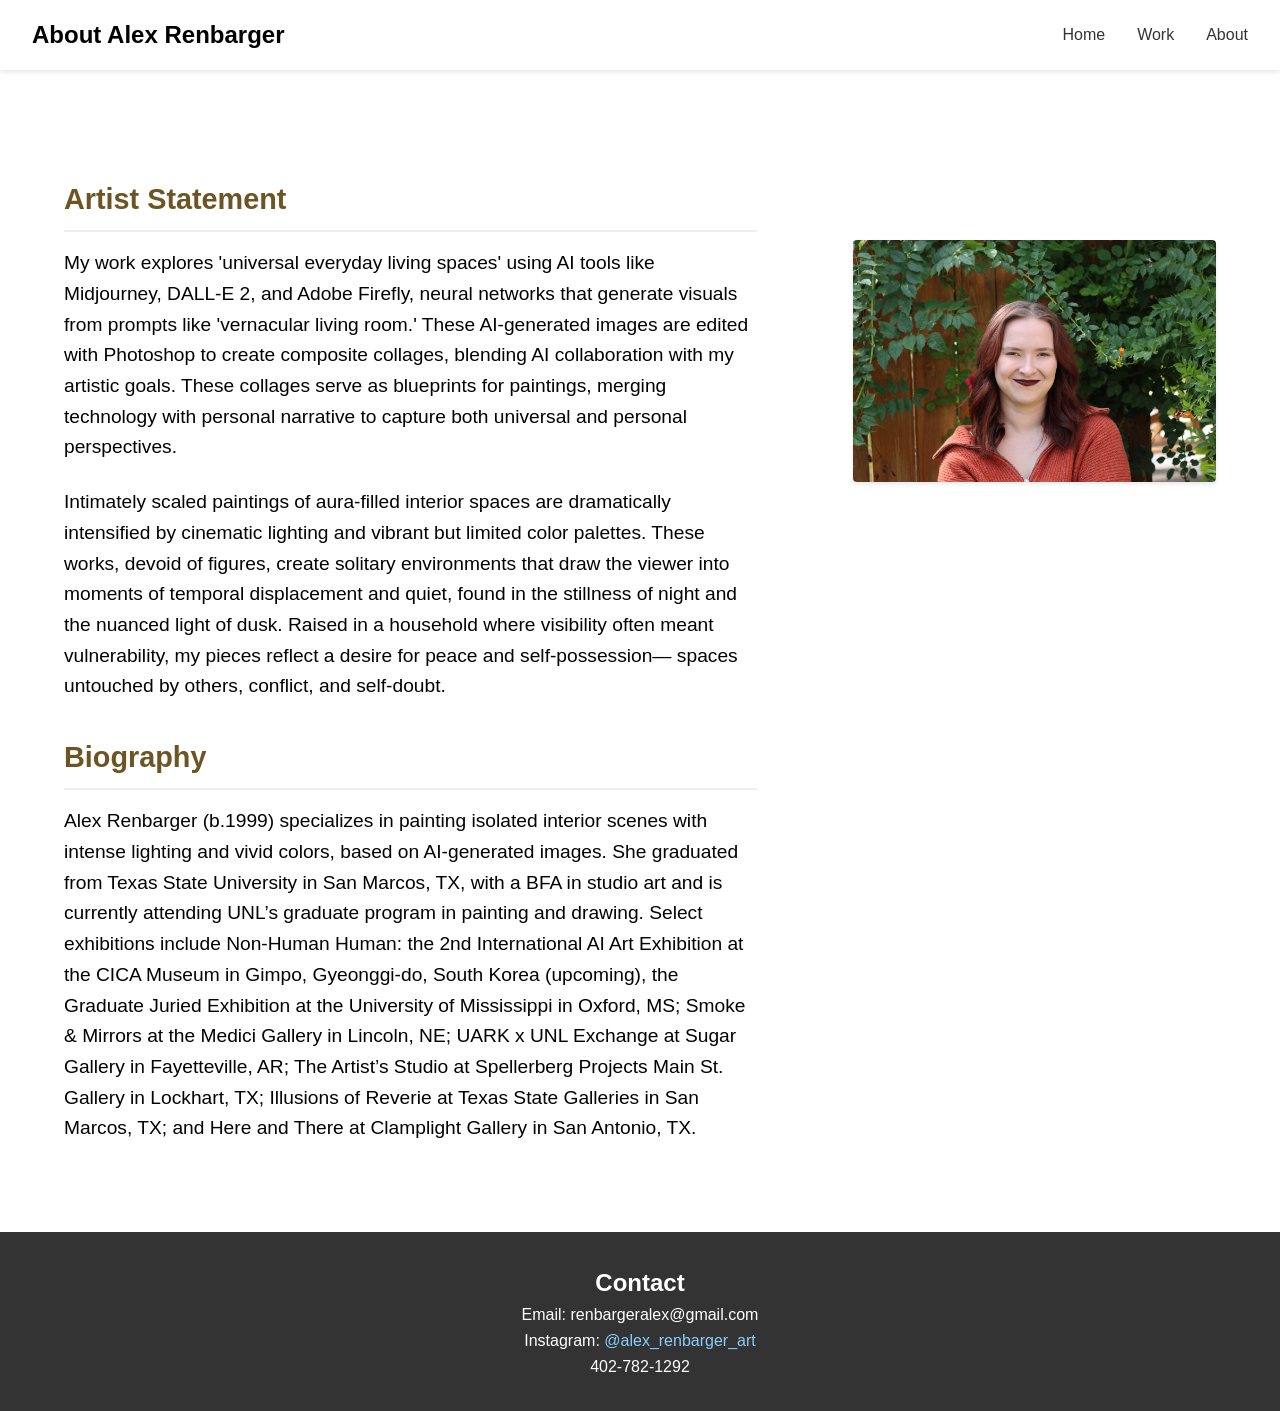
==== about.html @ 254e4b01 "feat: Basic website Basic website for portfolio. Starting point" ====
<!DOCTYPE html>
<html lang="en">

<head>
    <meta charset="UTF-8">
    <meta name="viewport" content="width=device-width, initial-scale=1.0">
    <title>Alex Renbarger</title>
    <style>
        * {
            margin: 0;
            padding: 0;
            box-sizing: border-box;
            font-family: 'Arial', sans-serif;
        }

        body {
            line-height: 1.6;
        }

        .main-content {
            margin-top: 80px;
            padding: 2rem;
        }

        .header {
            display: flex;
            justify-content: space-between;
            align-items: center;
            padding: 1rem 2rem;
            background-color: white;
            box-shadow: 0 2px 5px rgba(0, 0, 0, 0.1);
            position: fixed;
            width: 100%;
            top: 0;
            z-index: 1000;
        }

        .artist-name {
            font-size: 1.5rem;
            font-weight: bold;
        }

        nav {
            display: flex;
            gap: 2rem;
        }

        nav a {
            text-decoration: none;
            color: #333;
            position: relative;
        }

        .dropdown {
            position: relative;
            display: inline-block;
        }

        .dropdown-content {
            display: none;
            position: absolute;
            background-color: white;
            min-width: 160px;
            box-shadow: 0 8px 16px rgba(0, 0, 0, 0.1);
            z-index: 1;
        }

        .dropdown:hover .dropdown-content {
            display: block;
        }

        .dropdown-content a {
            display: block;
            padding: 12px 16px;
        }

        .container {
            display: grid;
            grid-template-columns: 2fr minmax(250px, 1fr);
            gap: 4rem;
            background-color: white;
            padding: 2rem;
            border-radius: 8px;
        }

        .headshot {
            width: 100%;
            max-width: 500px;
            height: auto;
            border-radius: 4px;
            margin-bottom: 2rem;
            margin-top: 6rem;
            box-shadow: 0 2px 4px rgba(0,0,0,0.1);
        }

        .artist-text {
            font-size: 1.2rem;
            margin-bottom: 1.5rem;
            color: #020202;
        }

        .content-section {
            padding-right: 2rem;
        }

        h1 {
            font-size: 2.5rem;
            margin-bottom: 0.5rem;
            color: #2c3e50;
        }

        h3 {
            font-size: 1.8rem;
            color: #6d5523;
            margin-top: 2rem;
            margin-bottom: 1rem;
            border-bottom: 2px solid #eee;
            padding-bottom: 0.5rem;
        }

        @media (max-width: 900px) {
            .container {
                grid-template-columns: 200px 1fr;
                gap: 2rem;
                padding: 2rem;
            }
        }

        .contact-section {
            margin: 0 auto;
            padding: 2rem;
            background-color: #333;
            bottom: 0;
            left: 0;
            right: 0;
            color: white;
            text-align: center;
        }
        .contact-section a {
            color: #87CEFA; /* Light blue color */
            text-decoration: none; /* Removes underline if desired */
        }
    </style>
</head>

<body>
    <header class="header">
        <div class="artist-name">About Alex Renbarger</div>
        <nav>
            <a href="/alexrenbarger/index.html">Home</a>
            <div class="dropdown">
                <a href="/alexrenbarger/work.html">Work</a>
                <!-- <div class="dropdown-content">
                    <a href="#recent">Recent Work</a>
                    <a href="#earlier">Earlier Work</a>
                </div> -->
            </div>
            <a href="#main-content">About</a>
        </nav>
    </header>

    <main class="main-content">
        <div class="container">            
            <div class="content-section">
                <section>
                    <h3>Artist Statement</h3>
                    <div class="artist-text">My work explores 'universal everyday living spaces' using AI tools like Midjourney, DALL-E 2, and Adobe Firefly, neural networks that generate visuals from prompts like 'vernacular living room.' These AI-generated images are edited with Photoshop to create composite collages, blending AI collaboration with my artistic goals. These collages serve as blueprints for paintings, merging technology with personal narrative to capture both universal and personal perspectives.</div>
                    <div class="artist-text">Intimately scaled paintings of aura-filled interior spaces are dramatically intensified by cinematic lighting and vibrant but limited color palettes. These works, devoid of figures, create solitary environments that draw the viewer into moments of temporal displacement and quiet, found in the stillness of night and the nuanced light of dusk. Raised in a household where visibility often meant vulnerability, my pieces reflect a desire for peace and self-possession— spaces untouched by others, conflict, and self-doubt. </div>
                </section>

                <section>
                    <h3>Biography</h3>
                    <div class="artist-text">Alex Renbarger (b.1999) specializes in painting isolated interior scenes with intense lighting and vivid colors, based on AI-generated images. She graduated from Texas State University in San Marcos, TX, with a BFA in studio art and is currently attending UNL’s graduate program in painting and drawing. Select exhibitions include Non-Human Human: the 2nd International AI Art Exhibition at the CICA Museum in Gimpo, Gyeonggi-do, South Korea (upcoming), the Graduate Juried Exhibition at the University of Mississippi in Oxford, MS; Smoke & Mirrors at the Medici Gallery in Lincoln, NE; UARK x UNL Exchange at Sugar Gallery in Fayetteville, AR; The Artist’s Studio at Spellerberg Projects Main St. Gallery in Lockhart, TX; Illusions of Reverie at Texas State Galleries in San Marcos, TX; and Here and There at Clamplight Gallery in San Antonio, TX.</div>
                </section>
            </div>
            <div class="profile-section">
                <img src="assets/images/headshot.jpg" alt="Artist Headshot" class="headshot">
            </div>
        </div>
    </main>

    <section id="contact" class="contact-section">
        <h2>Contact</h2>
        <p>Email: renbargeralex@gmail.com</p>
        <p>Instagram: <a href="https://instagram.com/alex_renbarger_art" target="_blank" rel="noopener noreferrer">@alex_renbarger_art</a></p></p>
        <p>402-782-1292</p>
    </section>
</body>

</html>
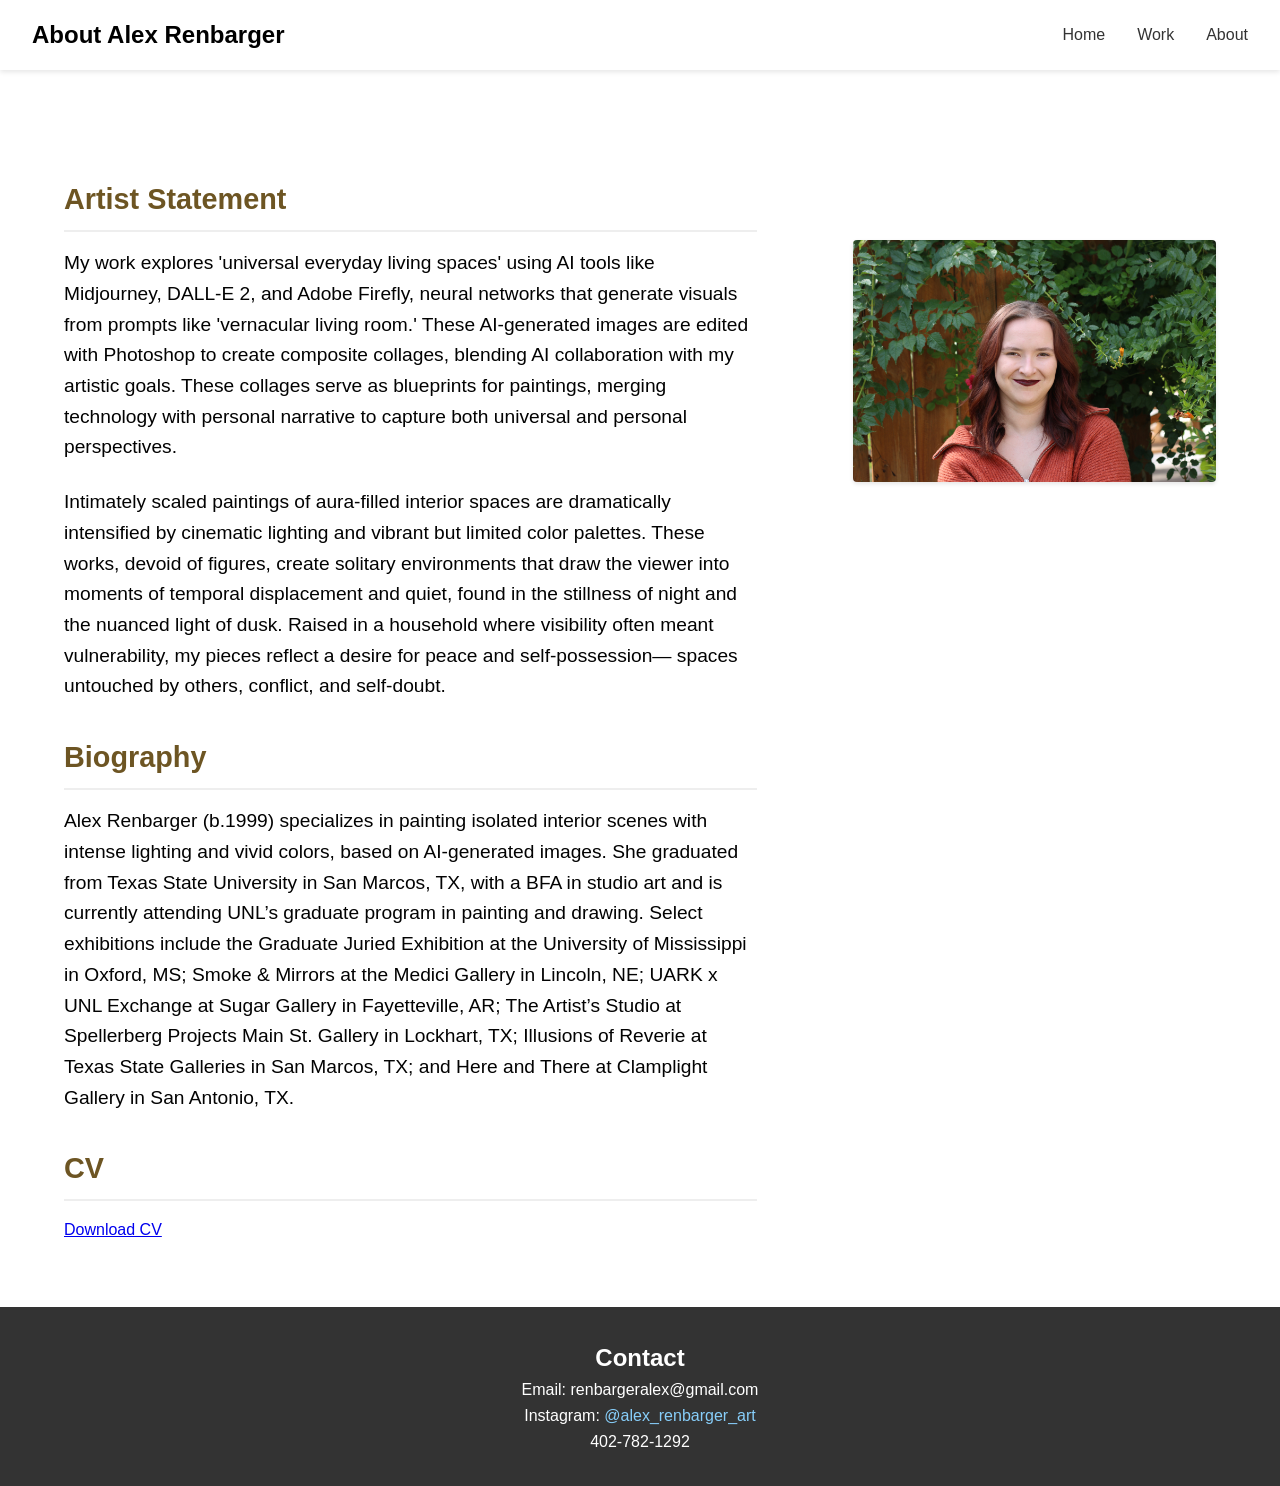
==== commit 92af7ea9: "feat: Added CV CV documentation addition and small fix" ====
--- a/about.html
+++ b/about.html
@@ -170,8 +170,12 @@
 
                 <section>
                     <h3>Biography</h3>
-                    <div class="artist-text">Alex Renbarger (b.1999) specializes in painting isolated interior scenes with intense lighting and vivid colors, based on AI-generated images. She graduated from Texas State University in San Marcos, TX, with a BFA in studio art and is currently attending UNL’s graduate program in painting and drawing. Select exhibitions include Non-Human Human: the 2nd International AI Art Exhibition at the CICA Museum in Gimpo, Gyeonggi-do, South Korea (upcoming), the Graduate Juried Exhibition at the University of Mississippi in Oxford, MS; Smoke & Mirrors at the Medici Gallery in Lincoln, NE; UARK x UNL Exchange at Sugar Gallery in Fayetteville, AR; The Artist’s Studio at Spellerberg Projects Main St. Gallery in Lockhart, TX; Illusions of Reverie at Texas State Galleries in San Marcos, TX; and Here and There at Clamplight Gallery in San Antonio, TX.</div>
+                    <div class="artist-text">Alex Renbarger (b.1999) specializes in painting isolated interior scenes with intense lighting and vivid colors, based on AI-generated images. She graduated from Texas State University in San Marcos, TX, with a BFA in studio art and is currently attending UNL’s graduate program in painting and drawing. Select exhibitions include the Graduate Juried Exhibition at the University of Mississippi in Oxford, MS; Smoke & Mirrors at the Medici Gallery in Lincoln, NE; UARK x UNL Exchange at Sugar Gallery in Fayetteville, AR; The Artist’s Studio at Spellerberg Projects Main St. Gallery in Lockhart, TX; Illusions of Reverie at Texas State Galleries in San Marcos, TX; and Here and There at Clamplight Gallery in San Antonio, TX.</div>
                 </section>
+
+                <section>
+                    <h3>CV</h3>
+                    <a href="assets/documents/Renbarger_CV.docx" download> Download CV</a>
             </div>
             <div class="profile-section">
                 <img src="assets/images/headshot.jpg" alt="Artist Headshot" class="headshot">
@@ -182,7 +186,7 @@
     <section id="contact" class="contact-section">
         <h2>Contact</h2>
         <p>Email: renbargeralex@gmail.com</p>
-        <p>Instagram: <a href="https://instagram.com/alex_renbarger_art" target="_blank" rel="noopener noreferrer">@alex_renbarger_art</a></p></p>
+        <p>Instagram: <a href="https://instagram.com/alex_renbarger_art" target="_blank" rel="noopener noreferrer">@alex_renbarger_art</a></p>
         <p>402-782-1292</p>
     </section>
 </body>
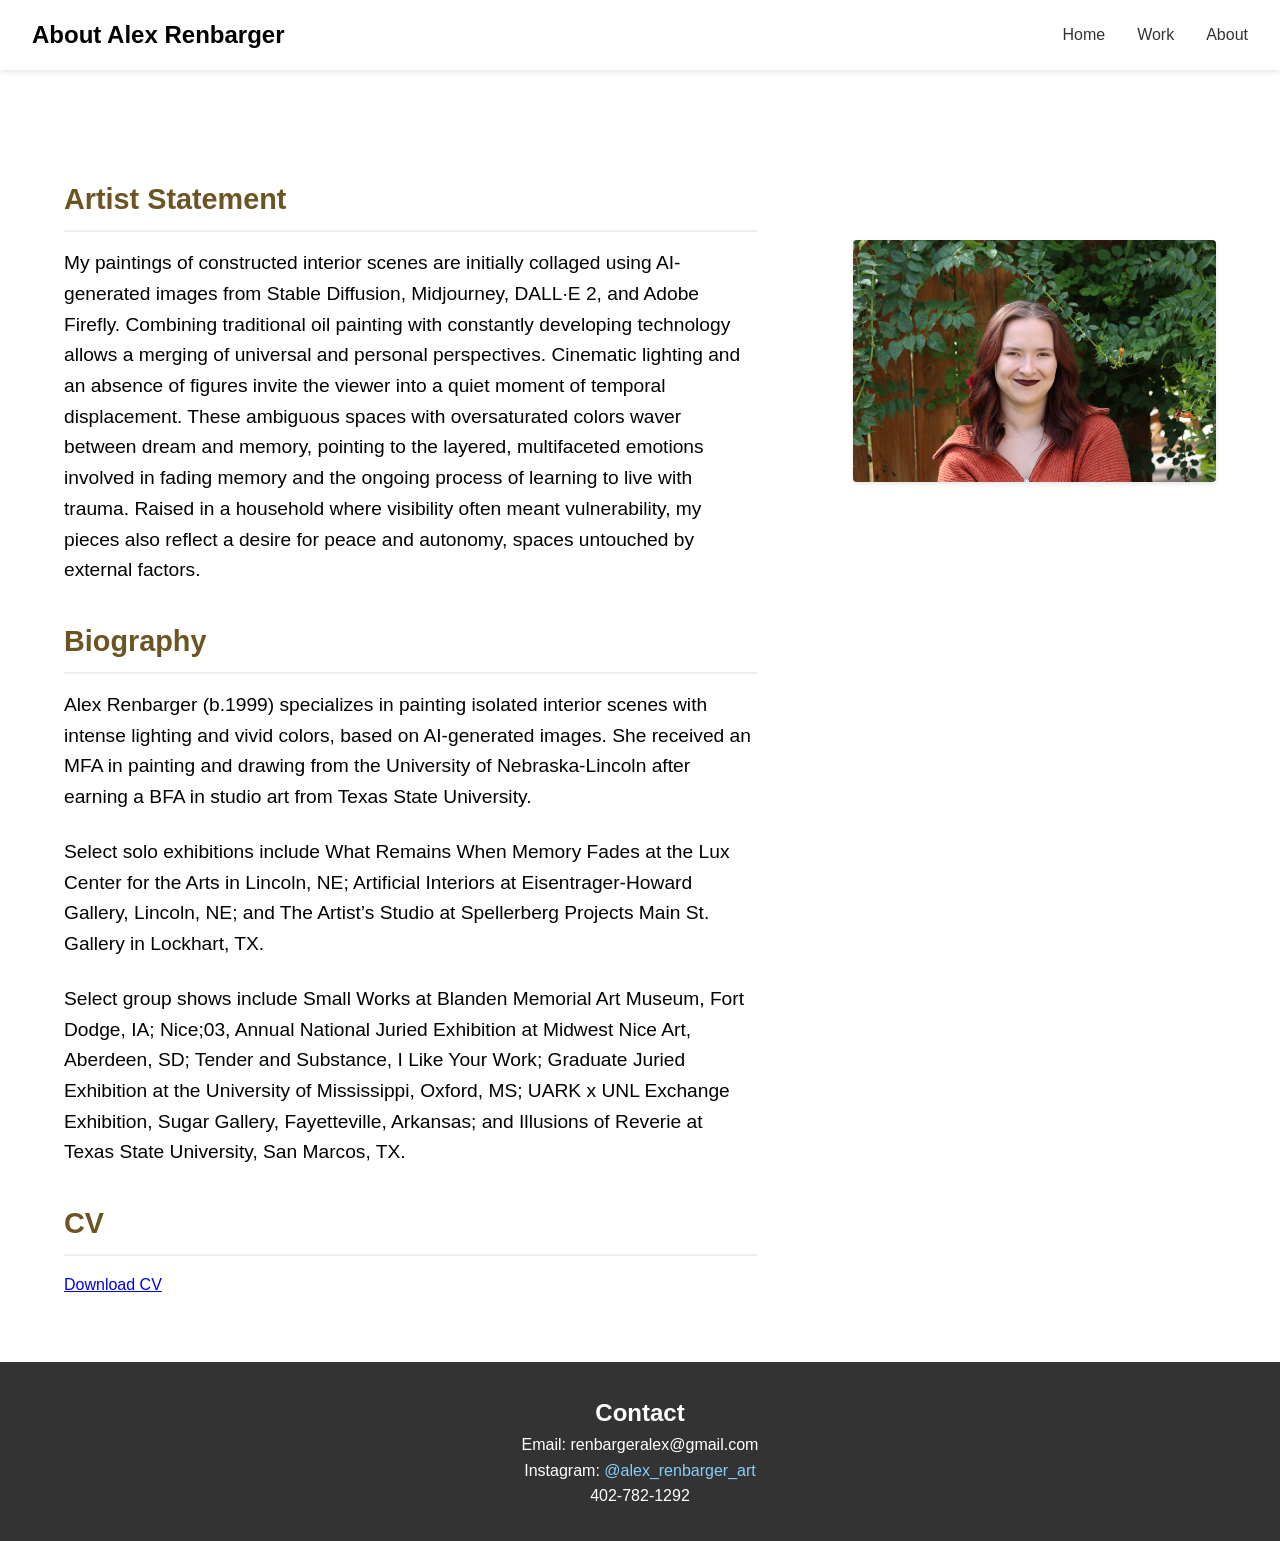
==== commit e34d23fe: "feat: Additional art pieces Updated information and additional art pieces" ====
--- a/about.html
+++ b/about.html
@@ -164,13 +164,14 @@
             <div class="content-section">
                 <section>
                     <h3>Artist Statement</h3>
-                    <div class="artist-text">My work explores 'universal everyday living spaces' using AI tools like Midjourney, DALL-E 2, and Adobe Firefly, neural networks that generate visuals from prompts like 'vernacular living room.' These AI-generated images are edited with Photoshop to create composite collages, blending AI collaboration with my artistic goals. These collages serve as blueprints for paintings, merging technology with personal narrative to capture both universal and personal perspectives.</div>
-                    <div class="artist-text">Intimately scaled paintings of aura-filled interior spaces are dramatically intensified by cinematic lighting and vibrant but limited color palettes. These works, devoid of figures, create solitary environments that draw the viewer into moments of temporal displacement and quiet, found in the stillness of night and the nuanced light of dusk. Raised in a household where visibility often meant vulnerability, my pieces reflect a desire for peace and self-possession— spaces untouched by others, conflict, and self-doubt. </div>
+                    <div class="artist-text">My paintings of constructed interior scenes are initially collaged using AI-generated images from Stable Diffusion, Midjourney, DALL·E 2, and Adobe Firefly. Combining traditional oil painting with constantly developing technology allows a merging of universal and personal perspectives. Cinematic lighting and an absence of figures invite the viewer into a quiet moment of temporal displacement. These ambiguous spaces with oversaturated colors waver between dream and memory, pointing to the layered, multifaceted emotions involved in fading memory and the ongoing process of learning to live with trauma. Raised in a household where visibility often meant vulnerability, my pieces also reflect a desire for peace and autonomy, spaces untouched by external factors.</div>
                 </section>
 
                 <section>
                     <h3>Biography</h3>
-                    <div class="artist-text">Alex Renbarger (b.1999) specializes in painting isolated interior scenes with intense lighting and vivid colors, based on AI-generated images. She graduated from Texas State University in San Marcos, TX, with a BFA in studio art and is currently attending UNL’s graduate program in painting and drawing. Select exhibitions include the Graduate Juried Exhibition at the University of Mississippi in Oxford, MS; Smoke & Mirrors at the Medici Gallery in Lincoln, NE; UARK x UNL Exchange at Sugar Gallery in Fayetteville, AR; The Artist’s Studio at Spellerberg Projects Main St. Gallery in Lockhart, TX; Illusions of Reverie at Texas State Galleries in San Marcos, TX; and Here and There at Clamplight Gallery in San Antonio, TX.</div>
+                    <div class="artist-text">Alex Renbarger (b.1999) specializes in painting isolated interior scenes with intense lighting and vivid colors, based on AI-generated images. She received an MFA in painting and drawing from the University of Nebraska-Lincoln after earning a BFA in studio art from Texas State University.</div>
+                    <div class="artist-text">Select solo exhibitions include What Remains When Memory Fades at the Lux Center for the Arts in Lincoln, NE; Artificial Interiors at Eisentrager-Howard Gallery, Lincoln, NE; and The Artist’s Studio at Spellerberg Projects Main St. Gallery in Lockhart, TX. </div>
+                    <div class="artist-text">Select group shows include Small Works at Blanden Memorial Art Museum, Fort Dodge, IA; Nice;03, Annual National Juried Exhibition at Midwest Nice Art, Aberdeen, SD; Tender and Substance, I Like Your Work; Graduate Juried Exhibition at the University of Mississippi, Oxford, MS; UARK x UNL Exchange Exhibition, Sugar Gallery, Fayetteville, Arkansas; and Illusions of Reverie at Texas State University, San Marcos, TX.</div>
                 </section>
 
                 <section>
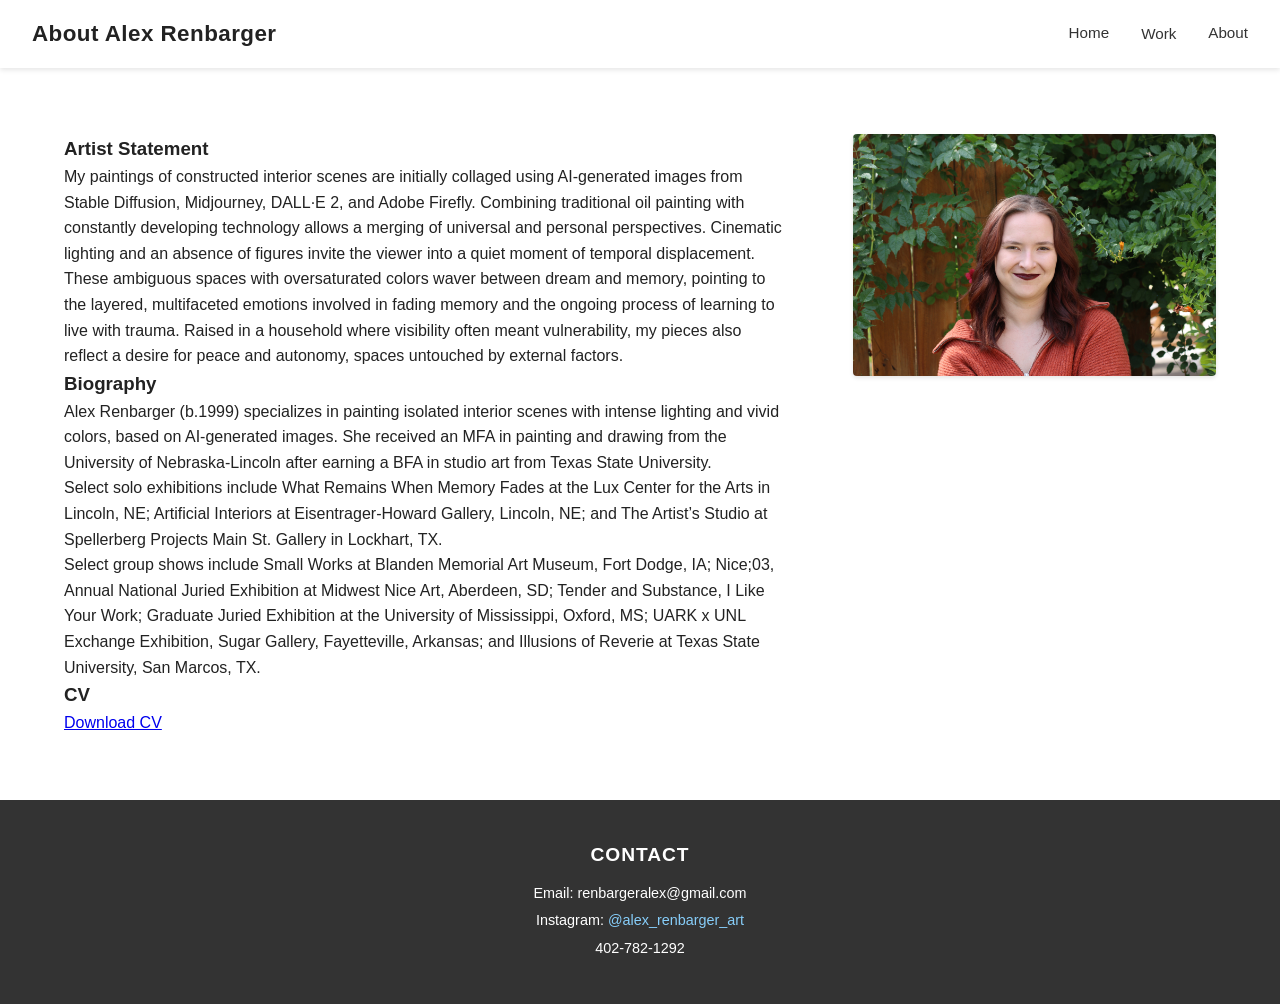
==== commit 4870c3be: "fix: Updated formatting Corrected formatting and mobile compatibility" ====
--- a/about.html
+++ b/about.html
@@ -1,195 +1,62 @@
-<!DOCTYPE html>
-<html lang="en">
-
-<head>
-    <meta charset="UTF-8">
-    <meta name="viewport" content="width=device-width, initial-scale=1.0">
-    <title>Alex Renbarger</title>
-    <style>
-        * {
-            margin: 0;
-            padding: 0;
-            box-sizing: border-box;
-            font-family: 'Arial', sans-serif;
-        }
-
-        body {
-            line-height: 1.6;
-        }
-
-        .main-content {
-            margin-top: 80px;
-            padding: 2rem;
-        }
-
-        .header {
-            display: flex;
-            justify-content: space-between;
-            align-items: center;
-            padding: 1rem 2rem;
-            background-color: white;
-            box-shadow: 0 2px 5px rgba(0, 0, 0, 0.1);
-            position: fixed;
-            width: 100%;
-            top: 0;
-            z-index: 1000;
-        }
-
-        .artist-name {
-            font-size: 1.5rem;
-            font-weight: bold;
-        }
-
-        nav {
-            display: flex;
-            gap: 2rem;
-        }
-
-        nav a {
-            text-decoration: none;
-            color: #333;
-            position: relative;
-        }
-
-        .dropdown {
-            position: relative;
-            display: inline-block;
-        }
-
-        .dropdown-content {
-            display: none;
-            position: absolute;
-            background-color: white;
-            min-width: 160px;
-            box-shadow: 0 8px 16px rgba(0, 0, 0, 0.1);
-            z-index: 1;
-        }
-
-        .dropdown:hover .dropdown-content {
-            display: block;
-        }
-
-        .dropdown-content a {
-            display: block;
-            padding: 12px 16px;
-        }
-
-        .container {
-            display: grid;
-            grid-template-columns: 2fr minmax(250px, 1fr);
-            gap: 4rem;
-            background-color: white;
-            padding: 2rem;
-            border-radius: 8px;
-        }
-
-        .headshot {
-            width: 100%;
-            max-width: 500px;
-            height: auto;
-            border-radius: 4px;
-            margin-bottom: 2rem;
-            margin-top: 6rem;
-            box-shadow: 0 2px 4px rgba(0,0,0,0.1);
-        }
-
-        .artist-text {
-            font-size: 1.2rem;
-            margin-bottom: 1.5rem;
-            color: #020202;
-        }
-
-        .content-section {
-            padding-right: 2rem;
-        }
-
-        h1 {
-            font-size: 2.5rem;
-            margin-bottom: 0.5rem;
-            color: #2c3e50;
-        }
-
-        h3 {
-            font-size: 1.8rem;
-            color: #6d5523;
-            margin-top: 2rem;
-            margin-bottom: 1rem;
-            border-bottom: 2px solid #eee;
-            padding-bottom: 0.5rem;
-        }
-
-        @media (max-width: 900px) {
-            .container {
-                grid-template-columns: 200px 1fr;
-                gap: 2rem;
-                padding: 2rem;
-            }
-        }
-
-        .contact-section {
-            margin: 0 auto;
-            padding: 2rem;
-            background-color: #333;
-            bottom: 0;
-            left: 0;
-            right: 0;
-            color: white;
-            text-align: center;
-        }
-        .contact-section a {
-            color: #87CEFA; /* Light blue color */
-            text-decoration: none; /* Removes underline if desired */
-        }
-    </style>
-</head>
-
-<body>
-    <header class="header">
-        <div class="artist-name">About Alex Renbarger</div>
-        <nav>
-            <a href="/alexrenbarger/index.html">Home</a>
-            <div class="dropdown">
-                <a href="/alexrenbarger/work.html">Work</a>
-                <!-- <div class="dropdown-content">
-                    <a href="#recent">Recent Work</a>
-                    <a href="#earlier">Earlier Work</a>
-                </div> -->
-            </div>
-            <a href="#main-content">About</a>
-        </nav>
-    </header>
-
-    <main class="main-content">
-        <div class="container">            
-            <div class="content-section">
-                <section>
-                    <h3>Artist Statement</h3>
-                    <div class="artist-text">My paintings of constructed interior scenes are initially collaged using AI-generated images from Stable Diffusion, Midjourney, DALL·E 2, and Adobe Firefly. Combining traditional oil painting with constantly developing technology allows a merging of universal and personal perspectives. Cinematic lighting and an absence of figures invite the viewer into a quiet moment of temporal displacement. These ambiguous spaces with oversaturated colors waver between dream and memory, pointing to the layered, multifaceted emotions involved in fading memory and the ongoing process of learning to live with trauma. Raised in a household where visibility often meant vulnerability, my pieces also reflect a desire for peace and autonomy, spaces untouched by external factors.</div>
-                </section>
-
-                <section>
-                    <h3>Biography</h3>
-                    <div class="artist-text">Alex Renbarger (b.1999) specializes in painting isolated interior scenes with intense lighting and vivid colors, based on AI-generated images. She received an MFA in painting and drawing from the University of Nebraska-Lincoln after earning a BFA in studio art from Texas State University.</div>
-                    <div class="artist-text">Select solo exhibitions include What Remains When Memory Fades at the Lux Center for the Arts in Lincoln, NE; Artificial Interiors at Eisentrager-Howard Gallery, Lincoln, NE; and The Artist’s Studio at Spellerberg Projects Main St. Gallery in Lockhart, TX. </div>
-                    <div class="artist-text">Select group shows include Small Works at Blanden Memorial Art Museum, Fort Dodge, IA; Nice;03, Annual National Juried Exhibition at Midwest Nice Art, Aberdeen, SD; Tender and Substance, I Like Your Work; Graduate Juried Exhibition at the University of Mississippi, Oxford, MS; UARK x UNL Exchange Exhibition, Sugar Gallery, Fayetteville, Arkansas; and Illusions of Reverie at Texas State University, San Marcos, TX.</div>
-                </section>
-
-                <section>
-                    <h3>CV</h3>
-                    <a href="assets/documents/Renbarger_CV.docx" download> Download CV</a>
-            </div>
-            <div class="profile-section">
-                <img src="assets/images/headshot.jpg" alt="Artist Headshot" class="headshot">
-            </div>
-        </div>
-    </main>
-
-    <section id="contact" class="contact-section">
-        <h2>Contact</h2>
-        <p>Email: renbargeralex@gmail.com</p>
-        <p>Instagram: <a href="https://instagram.com/alex_renbarger_art" target="_blank" rel="noopener noreferrer">@alex_renbarger_art</a></p>
-        <p>402-782-1292</p>
-    </section>
-</body>
-
+<!DOCTYPE html>
+<html lang="en">
+
+<head>
+    <meta charset="UTF-8">
+    <meta name="viewport" content="width=device-width, initial-scale=1.0">
+    <title>Alex Renbarger</title>
+    <link rel="stylesheet" href="css/style.css">
+    <link rel="stylesheet" href="css/about.css">
+</head>
+
+<body>
+    <header class="header">
+        <div class="artist-name">About Alex Renbarger</div>
+        <nav>
+            <a href="/alexrenbarger/index.html">Home</a>
+            <div class="dropdown">
+                <a href="/alexrenbarger/work.html">Work</a>
+                <!-- <div class="dropdown-content">
+                    <a href="#recent">Recent Work</a>
+                    <a href="#earlier">Earlier Work</a>
+                </div> -->
+            </div>
+            <a href="#main-content">About</a>
+        </nav>
+    </header>
+
+    <main class="main-content">
+        <div class="container">            
+            <div class="content-section">
+                <section>
+                    <h3>Artist Statement</h3>
+                    <div class="artist-text">My paintings of constructed interior scenes are initially collaged using AI-generated images from Stable Diffusion, Midjourney, DALL·E 2, and Adobe Firefly. Combining traditional oil painting with constantly developing technology allows a merging of universal and personal perspectives. Cinematic lighting and an absence of figures invite the viewer into a quiet moment of temporal displacement. These ambiguous spaces with oversaturated colors waver between dream and memory, pointing to the layered, multifaceted emotions involved in fading memory and the ongoing process of learning to live with trauma. Raised in a household where visibility often meant vulnerability, my pieces also reflect a desire for peace and autonomy, spaces untouched by external factors.</div>
+                </section>
+
+                <section>
+                    <h3>Biography</h3>
+                    <div class="artist-text">Alex Renbarger (b.1999) specializes in painting isolated interior scenes with intense lighting and vivid colors, based on AI-generated images. She received an MFA in painting and drawing from the University of Nebraska-Lincoln after earning a BFA in studio art from Texas State University.</div>
+                    <div class="artist-text">Select solo exhibitions include What Remains When Memory Fades at the Lux Center for the Arts in Lincoln, NE; Artificial Interiors at Eisentrager-Howard Gallery, Lincoln, NE; and The Artist’s Studio at Spellerberg Projects Main St. Gallery in Lockhart, TX. </div>
+                    <div class="artist-text">Select group shows include Small Works at Blanden Memorial Art Museum, Fort Dodge, IA; Nice;03, Annual National Juried Exhibition at Midwest Nice Art, Aberdeen, SD; Tender and Substance, I Like Your Work; Graduate Juried Exhibition at the University of Mississippi, Oxford, MS; UARK x UNL Exchange Exhibition, Sugar Gallery, Fayetteville, Arkansas; and Illusions of Reverie at Texas State University, San Marcos, TX.</div>
+                </section>
+
+                <section>
+                    <h3>CV</h3>
+                    <a href="assets/documents/Renbarger_CV.docx" download> Download CV</a>
+                </section>
+            </div>
+            <div class="profile-section">
+                <img src="assets/images/headshot.jpg" alt="Artist Headshot" class="headshot">
+            </div>
+        </div>
+    </main>
+
+    <section id="contact" class="contact-section">
+        <h2>Contact</h2>
+        <p>Email: renbargeralex@gmail.com</p>
+        <p>Instagram: <a href="https://instagram.com/alex_renbarger_art" target="_blank" rel="noopener noreferrer">@alex_renbarger_art</a></p>
+        <p>402-782-1292</p>
+    </section>
+</body>
+
 </html>
--- a/css/style.css
+++ b/css/style.css
@@ -0,0 +1,242 @@
+/* ── RESET & BASE ── */
+*, *::before, *::after {
+  margin: 0;
+  padding: 0;
+  box-sizing: border-box;
+  font-family: 'Arial', sans-serif;
+}
+
+body {
+  font-family: Georgia, 'Times New Roman', serif;
+  line-height: 1.6;
+  color: #222;
+}
+
+/* ── HEADER ── */
+.header {
+  display: flex;
+  justify-content: space-between;
+  align-items: center;
+  padding: 1rem 2rem;
+  background: white;
+  box-shadow: 0 2px 5px rgba(0,0,0,0.1);
+  position: fixed;
+  width: 100%;
+  top: 0;
+  z-index: 100;
+}
+
+.artist-name {
+  font-size: 1.4rem;
+  font-weight: bold;
+  letter-spacing: 0.02em;
+}
+
+nav {
+  display: flex;
+  gap: 2rem;
+}
+
+nav a {
+  text-decoration: none;
+  color: #333;
+  font-size: 0.95rem;
+  transition: color 0.2s;
+}
+
+nav a:hover {
+  color: #000;
+}
+
+/* ── MAIN / GALLERY ── */
+.main-content {
+  margin-top: 70px; /* matches header height */
+  padding: 2rem;
+}
+
+.gallery {
+  display: grid;
+  grid-template-columns: repeat(3, 1fr); /* 3 columns on desktop */
+  gap: 1rem;
+}
+
+.gallery img {
+  width: 100%;
+  height: 310px;
+  object-fit: cover;
+  cursor: pointer;
+  transition: transform 0.25s, opacity 0.25s;
+  display: block;
+}
+
+.gallery img:hover {
+  transform: scale(1.03);
+  opacity: 0.92;
+}
+
+/* ── FOOTER ── */
+.contact-section {
+  padding: 2.5rem 2rem;
+  background: #333;
+  color: white;
+  text-align: center;
+}
+
+.contact-section h2 {
+  margin-bottom: 0.75rem;
+  font-size: 1.2rem;
+  letter-spacing: 0.05em;
+  text-transform: uppercase;
+}
+
+.contact-section p {
+  margin: 0.25rem 0;
+  font-size: 0.9rem;
+}
+
+.contact-section a {
+  color: #87cefa;
+  text-decoration: none;
+}
+
+.contact-section a:hover {
+  text-decoration: underline;
+}
+
+/* ── MODAL ── */
+.modal {
+  display: none; /* shown via JS: modal.style.display = 'flex' */
+  position: fixed;
+  inset: 0; /* shorthand for top/right/bottom/left: 0 */
+  background: rgba(0,0,0,0.92);
+  z-index: 200;
+  align-items: center;
+  justify-content: center;
+}
+
+.modal-content {
+  display: flex;
+  width: 90vw;
+  max-width: 1100px;
+  max-height: 90vh;
+  background: white;
+  overflow: hidden;
+  border-radius: 2px;
+}
+
+.modal-content img {
+  width: 70%;
+  max-height: 90vh;
+  object-fit: contain;
+  background: #111;
+  flex-shrink: 0;
+}
+
+.modal-info {
+  width: 30%;
+  padding: 2rem;
+  overflow-y: auto;
+  display: flex;
+  flex-direction: column;
+  gap: 0.5rem;
+}
+
+.modal-info h2 {
+  font-size: 1.2rem;
+  margin-bottom: 0.5rem;
+}
+
+.modal-info p {
+  font-size: 0.9rem;
+  color: #555;
+}
+
+.modal-close {
+  position: fixed;
+  top: 1.25rem;
+  right: 1.5rem;
+  background: none;
+  border: none;
+  color: white;
+  font-size: 2.5rem;
+  cursor: pointer;
+  line-height: 1;
+  z-index: 201;
+}
+
+.modal-nav {
+  position: fixed;
+  bottom: 1.5rem;
+  left: 50%;
+  transform: translateX(-50%);
+  display: flex;
+  gap: 2rem;
+}
+
+.modal-nav button {
+  background: rgba(255,255,255,0.15);
+  border: none;
+  color: white;
+  font-size: 1.8rem;
+  padding: 0.4rem 1rem;
+  cursor: pointer;
+  border-radius: 4px;
+  transition: background 0.2s;
+}
+
+.modal-nav button:hover {
+  background: rgba(255,255,255,0.3);
+}
+
+/* ── RESPONSIVE ── */
+
+/* Tablet: 2 columns */
+@media (max-width: 900px) {
+  .gallery {
+    grid-template-columns: repeat(2, 1fr);
+  }
+
+  .modal-content {
+    flex-direction: column;
+    max-height: 85vh;
+    overflow-y: auto;
+  }
+
+  .modal-content img {
+    width: 100%;
+    max-height: 55vh;
+  }
+
+  .modal-info {
+    width: 100%;
+    padding: 1.25rem;
+  }
+}
+
+/* Mobile: 1 column */
+@media (max-width: 560px) {
+  .header {
+    padding: 0.75rem 1rem;
+  }
+
+  nav {
+    gap: 1rem;
+  }
+
+  .artist-name {
+    font-size: 1.1rem;
+  }
+
+  .gallery {
+    grid-template-columns: 1fr;
+    padding: 0;
+  }
+
+  .gallery img {
+    height: 260px;
+  }
+
+  .main-content {
+    padding: 1rem;
+  }
+}
--- a/css/about.css
+++ b/css/about.css
@@ -0,0 +1,44 @@
+/* about.css */
+.container {
+  display: grid;
+  grid-template-columns: 2fr 1fr;
+  gap: 4rem;
+  padding: 2rem;
+}
+
+.headshot {
+  width: 100%;
+  max-width: 400px;
+  height: auto;         /* never set a fixed height on a portrait photo */
+  border-radius: 4px;
+  box-shadow: 0 2px 4px rgba(0,0,0,0.1);
+}
+
+/* Tablet */
+@media (max-width: 900px) {
+  .container {
+    grid-template-columns: 1fr 1fr;  /* equal columns, less cramped */
+    gap: 2rem;
+  }
+}
+
+/* Mobile: fully stack */
+@media (max-width: 600px) {
+  .container {
+    grid-template-columns: 1fr;
+  }
+
+  .profile-section {
+    order: -1;           /* moves photo above the text on mobile */
+  }
+
+  .headshot {
+    max-width: 260px;
+    margin: 0 auto;
+    display: block;
+  }
+
+  .content-section {
+    padding-right: 0;
+  }
+}
